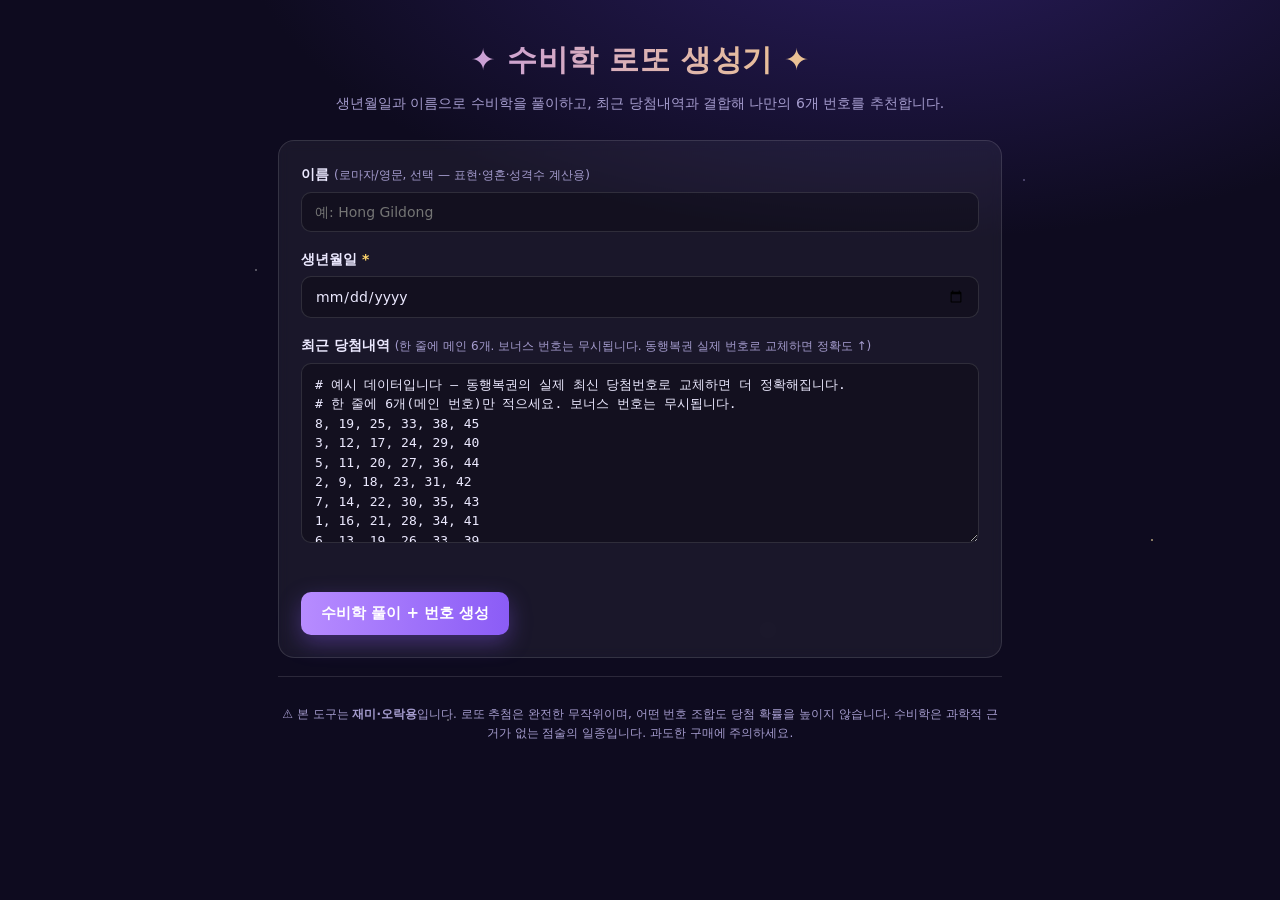
==== index.html @ 08964e03 "Add product page (index.html, main.js, style.css)" ====
<!DOCTYPE html>
<html lang="ko">
  <head>
    <meta charset="UTF-8" />
    <meta name="viewport" content="width=device-width, initial-scale=1.0" />
    <title>수비학 로또 번호 생성기</title>
    <link rel="stylesheet" href="style.css" />
  </head>
  <body>
    <div class="stars"></div>
    <main class="wrap">
      <header class="hero">
        <h1>✦ 수비학 로또 생성기 ✦</h1>
        <p class="sub">생년월일과 이름으로 수비학을 풀이하고, 최근 당첨내역과 결합해 나만의 6개 번호를 추천합니다.</p>
      </header>

      <section class="panel">
        <div class="field">
          <label for="name">이름 <span class="hint">(로마자/영문, 선택 — 표현·영혼·성격수 계산용)</span></label>
          <input id="name" type="text" placeholder="예: Hong Gildong" autocomplete="off" />
        </div>

        <div class="field">
          <label for="birth">생년월일 <span class="req">*</span></label>
          <input id="birth" type="date" min="1900-01-01" max="2026-12-31" />
        </div>

        <div class="field">
          <label for="recent">
            최근 당첨내역 <span class="hint">(한 줄에 메인 6개. 보너스 번호는 무시됩니다. 동행복권 실제 번호로 교체하면 정확도 ↑)</span>
          </label>
          <textarea id="recent" rows="8" spellcheck="false"></textarea>
        </div>

        <div id="error" class="error"></div>

        <div class="actions">
          <button id="go" class="primary">수비학 풀이 + 번호 생성</button>
          <button id="regen" class="ghost" style="display: none">🔄 다른 조합 다시 뽑기</button>
        </div>
      </section>

      <section id="output" class="output">
        <div id="profile" class="panel"></div>
        <div id="results" class="panel"></div>
      </section>

      <footer class="foot">
        <p>
          ⚠️ 본 도구는 <b>재미·오락용</b>입니다. 로또 추첨은 완전한 무작위이며, 어떤 번호 조합도
          당첨 확률을 높이지 않습니다. 수비학은 과학적 근거가 없는 점술의 일종입니다. 과도한 구매에 주의하세요.
        </p>
      </footer>
    </main>
    <script src="main.js"></script>
  </body>
</html>
---- style.css ----
:root {
  --bg: #0e0b1f;
  --bg2: #171132;
  --panel: rgba(255, 255, 255, 0.05);
  --panel-border: rgba(255, 255, 255, 0.12);
  --accent: #b78cff;
  --accent2: #ffd66b;
  --text: #ece9ff;
  --muted: #a59cce;
  --danger: #ff8a8a;
}

* {
  box-sizing: border-box;
}

html,
body {
  margin: 0;
  padding: 0;
}

body {
  font-family: "Pretendard", "Malgun Gothic", system-ui, -apple-system, sans-serif;
  color: var(--text);
  background: radial-gradient(1200px 600px at 70% -10%, #2a1d5e 0%, var(--bg) 55%),
    linear-gradient(160deg, var(--bg) 0%, var(--bg2) 100%);
  min-height: 100vh;
  line-height: 1.6;
  position: relative;
  overflow-x: hidden;
}

/* 은은한 별 배경 */
.stars {
  position: fixed;
  inset: 0;
  background-image: radial-gradient(1px 1px at 20% 30%, #fff 50%, transparent),
    radial-gradient(1px 1px at 60% 70%, #fff 50%, transparent),
    radial-gradient(1px 1px at 80% 20%, #cdbfff 50%, transparent),
    radial-gradient(1px 1px at 35% 80%, #fff 50%, transparent),
    radial-gradient(1.5px 1.5px at 90% 60%, #ffe9a8 50%, transparent);
  opacity: 0.5;
  pointer-events: none;
  z-index: 0;
}

.wrap {
  position: relative;
  z-index: 1;
  max-width: 760px;
  margin: 0 auto;
  padding: 36px 18px 60px;
}

.hero {
  text-align: center;
  margin-bottom: 26px;
}

.hero h1 {
  font-size: 30px;
  margin: 0 0 8px;
  background: linear-gradient(90deg, var(--accent), var(--accent2));
  -webkit-background-clip: text;
  background-clip: text;
  -webkit-text-fill-color: transparent;
  letter-spacing: 0.5px;
}

.sub {
  color: var(--muted);
  margin: 0;
  font-size: 14px;
}

.panel {
  background: var(--panel);
  border: 1px solid var(--panel-border);
  border-radius: 16px;
  padding: 22px;
  margin-bottom: 18px;
  backdrop-filter: blur(6px);
}

.field {
  margin-bottom: 16px;
}

label {
  display: block;
  font-weight: 600;
  margin-bottom: 6px;
  font-size: 14px;
}

.hint {
  font-weight: 400;
  color: var(--muted);
  font-size: 12px;
}

.req {
  color: var(--accent2);
}

input,
textarea {
  width: 100%;
  background: rgba(0, 0, 0, 0.25);
  border: 1px solid var(--panel-border);
  border-radius: 10px;
  color: var(--text);
  padding: 11px 13px;
  font-size: 14px;
  font-family: inherit;
}

input:focus,
textarea:focus {
  outline: none;
  border-color: var(--accent);
  box-shadow: 0 0 0 3px rgba(183, 140, 255, 0.2);
}

textarea {
  resize: vertical;
  line-height: 1.5;
  font-family: "Consolas", "D2Coding", monospace;
  font-size: 13px;
}

.actions {
  display: flex;
  gap: 10px;
  flex-wrap: wrap;
}

button {
  cursor: pointer;
  border: none;
  border-radius: 10px;
  padding: 12px 20px;
  font-size: 15px;
  font-weight: 700;
  font-family: inherit;
  transition: transform 0.08s ease, box-shadow 0.2s ease, opacity 0.2s;
}

button:active {
  transform: translateY(1px);
}

.primary {
  background: linear-gradient(90deg, var(--accent), #8b5cf6);
  color: #fff;
  box-shadow: 0 8px 22px rgba(139, 92, 246, 0.35);
}

.primary:hover {
  box-shadow: 0 10px 28px rgba(139, 92, 246, 0.5);
}

.ghost {
  background: transparent;
  color: var(--text);
  border: 1px solid var(--panel-border);
}

.ghost:hover {
  border-color: var(--accent);
}

.error {
  color: var(--danger);
  font-size: 14px;
  min-height: 20px;
  margin-bottom: 6px;
}

.output {
  display: none;
}

.output.visible {
  display: block;
  animation: fade 0.4s ease;
}

@keyframes fade {
  from {
    opacity: 0;
    transform: translateY(8px);
  }
  to {
    opacity: 1;
    transform: none;
  }
}

h2 {
  font-size: 20px;
  margin: 4px 0 14px;
}

.muted {
  color: var(--muted);
  font-size: 13px;
}

/* 수비학 카드 */
.num-grid {
  display: grid;
  grid-template-columns: repeat(auto-fit, minmax(210px, 1fr));
  gap: 12px;
  margin-top: 12px;
}

.num-card {
  background: rgba(255, 255, 255, 0.04);
  border: 1px solid var(--panel-border);
  border-radius: 12px;
  padding: 14px;
}

.num-card-top {
  display: flex;
  align-items: center;
  gap: 10px;
  margin-bottom: 6px;
}

.num-badge {
  display: inline-flex;
  align-items: center;
  justify-content: center;
  width: 38px;
  height: 38px;
  border-radius: 50%;
  background: linear-gradient(135deg, var(--accent), var(--accent2));
  color: #1a1340;
  font-weight: 800;
  font-size: 17px;
}

.num-name {
  font-weight: 700;
  font-size: 14px;
}

.num-desc {
  margin: 0;
  font-size: 13px;
  color: var(--muted);
}

/* 빈도 요약 */
.freq-summary {
  margin-bottom: 18px;
}

.freq-row {
  display: flex;
  align-items: center;
  gap: 10px;
  flex-wrap: wrap;
  margin: 8px 0;
}

.freq-label {
  font-weight: 700;
  font-size: 13px;
  min-width: 78px;
}

.chip {
  display: inline-flex;
  align-items: center;
  gap: 4px;
  padding: 4px 9px;
  border-radius: 20px;
  font-size: 12px;
  font-weight: 700;
  margin: 2px;
}

.chip em {
  font-style: normal;
  font-weight: 400;
  opacity: 0.7;
  font-size: 11px;
}

.chip.hot {
  background: rgba(255, 114, 114, 0.18);
  color: #ffb0b0;
}

.chip.cold {
  background: rgba(105, 200, 242, 0.18);
  color: #aee2ff;
}

/* 게임 카드 */
.games {
  display: flex;
  flex-direction: column;
  gap: 14px;
}

.game-card {
  background: rgba(255, 255, 255, 0.04);
  border: 1px solid var(--panel-border);
  border-radius: 14px;
  padding: 16px;
}

.game-balls {
  display: flex;
  gap: 9px;
  flex-wrap: wrap;
  margin-bottom: 10px;
}

.ball {
  display: inline-flex;
  align-items: center;
  justify-content: center;
  width: 44px;
  height: 44px;
  border-radius: 50%;
  font-weight: 800;
  font-size: 18px;
  color: #2a2a2a;
  box-shadow: inset -3px -4px 6px rgba(0, 0, 0, 0.25),
    0 3px 8px rgba(0, 0, 0, 0.3);
}

.ball-yellow {
  background: radial-gradient(circle at 32% 28%, #ffe27a, #fbc400);
}
.ball-blue {
  background: radial-gradient(circle at 32% 28%, #a6e2fb, #69c8f2);
}
.ball-red {
  background: radial-gradient(circle at 32% 28%, #ffa6a6, #ff7272);
  color: #fff;
}
.ball-gray {
  background: radial-gradient(circle at 32% 28%, #d0d0d0, #9a9a9a);
  color: #fff;
}
.ball-green {
  background: radial-gradient(circle at 32% 28%, #d3f08a, #b0d840);
}

.game-explain {
  margin: 0;
  font-size: 13.5px;
  color: #d9d4ff;
}

.game-explain b {
  color: var(--accent2);
}

.foot {
  margin-top: 18px;
  font-size: 12px;
  color: var(--muted);
  text-align: center;
  border-top: 1px solid var(--panel-border);
  padding-top: 16px;
}

@media (max-width: 480px) {
  .ball {
    width: 38px;
    height: 38px;
    font-size: 16px;
  }
  .hero h1 {
    font-size: 24px;
  }
}
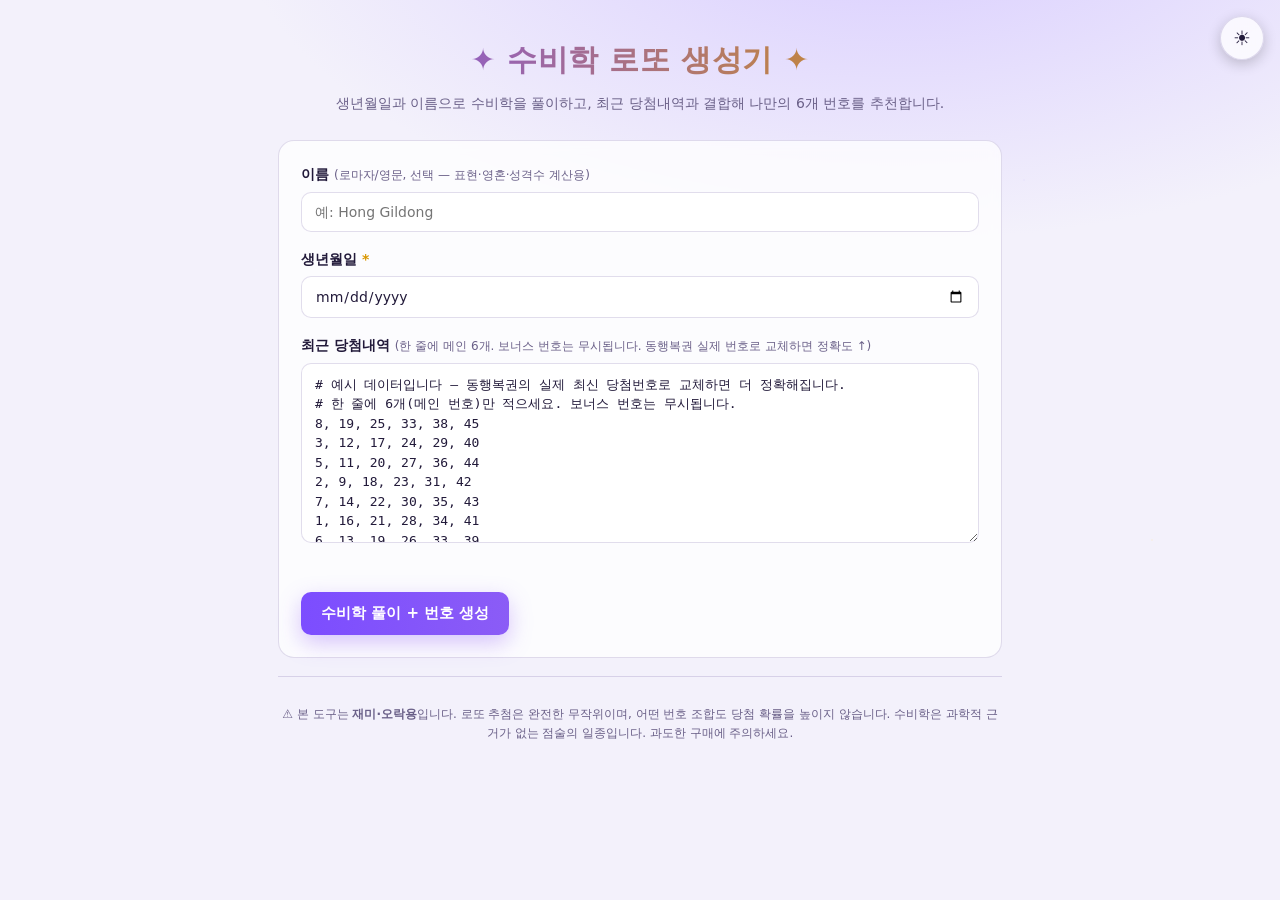
==== commit f225751b: "Add dark/light theme toggle - Add fixed theme toggle button (top-right) with sun/moon icon - Introdu" ====
--- a/index.html
+++ b/index.html
@@ -5,9 +5,27 @@
     <meta name="viewport" content="width=device-width, initial-scale=1.0" />
     <title>수비학 로또 번호 생성기</title>
     <link rel="stylesheet" href="style.css" />
+    <script>
+      // 화면 깜빡임(FOUC) 방지 — 페인트 전에 저장된 테마를 즉시 적용
+      (function () {
+        try {
+          var saved = localStorage.getItem("theme");
+          var theme =
+            saved ||
+            (window.matchMedia &&
+            window.matchMedia("(prefers-color-scheme: light)").matches
+              ? "light"
+              : "dark");
+          document.documentElement.setAttribute("data-theme", theme);
+        } catch (e) {}
+      })();
+    </script>
   </head>
   <body>
     <div class="stars"></div>
+    <button id="theme-toggle" class="theme-toggle" type="button" aria-label="테마 전환" title="다크/화이트 모드 전환">
+      <span class="theme-toggle-icon">🌙</span>
+    </button>
     <main class="wrap">
       <header class="hero">
         <h1>✦ 수비학 로또 생성기 ✦</h1>
--- a/style.css
+++ b/style.css
@@ -1,6 +1,9 @@
-:root {
+:root,
+:root[data-theme="dark"] {
+  color-scheme: dark;
   --bg: #0e0b1f;
   --bg2: #171132;
+  --bg-glow: #2a1d5e;
   --panel: rgba(255, 255, 255, 0.05);
   --panel-border: rgba(255, 255, 255, 0.12);
   --accent: #b78cff;
@@ -8,6 +11,28 @@
   --text: #ece9ff;
   --muted: #a59cce;
   --danger: #ff8a8a;
+  --input-bg: rgba(0, 0, 0, 0.25);
+  --card-bg: rgba(255, 255, 255, 0.04);
+  --game-explain: #d9d4ff;
+  --stars-opacity: 0.5;
+}
+
+:root[data-theme="light"] {
+  color-scheme: light;
+  --bg: #f3f1fb;
+  --bg2: #e7e2f7;
+  --bg-glow: #d8ccff;
+  --panel: rgba(255, 255, 255, 0.75);
+  --panel-border: rgba(91, 70, 150, 0.18);
+  --accent: #7c4dff;
+  --accent2: #d99700;
+  --text: #221a3a;
+  --muted: #6a6088;
+  --danger: #d2333b;
+  --input-bg: rgba(255, 255, 255, 0.9);
+  --card-bg: rgba(255, 255, 255, 0.7);
+  --game-explain: #2e2750;
+  --stars-opacity: 0.18;
 }
 
 * {
@@ -23,8 +48,9 @@
 body {
   font-family: "Pretendard", "Malgun Gothic", system-ui, -apple-system, sans-serif;
   color: var(--text);
-  background: radial-gradient(1200px 600px at 70% -10%, #2a1d5e 0%, var(--bg) 55%),
+  background: radial-gradient(1200px 600px at 70% -10%, var(--bg-glow) 0%, var(--bg) 55%),
     linear-gradient(160deg, var(--bg) 0%, var(--bg2) 100%);
+  transition: background 0.3s ease, color 0.3s ease;
   min-height: 100vh;
   line-height: 1.6;
   position: relative;
@@ -40,9 +66,43 @@
     radial-gradient(1px 1px at 80% 20%, #cdbfff 50%, transparent),
     radial-gradient(1px 1px at 35% 80%, #fff 50%, transparent),
     radial-gradient(1.5px 1.5px at 90% 60%, #ffe9a8 50%, transparent);
-  opacity: 0.5;
+  opacity: var(--stars-opacity);
   pointer-events: none;
   z-index: 0;
+}
+
+/* 테마 전환 버튼 */
+.theme-toggle {
+  position: fixed;
+  top: 16px;
+  right: 16px;
+  z-index: 5;
+  width: 44px;
+  height: 44px;
+  padding: 0;
+  border-radius: 50%;
+  background: var(--panel);
+  border: 1px solid var(--panel-border);
+  color: var(--text);
+  backdrop-filter: blur(6px);
+  display: inline-flex;
+  align-items: center;
+  justify-content: center;
+  font-size: 20px;
+  line-height: 1;
+  box-shadow: 0 4px 14px rgba(0, 0, 0, 0.2);
+}
+
+.theme-toggle:hover {
+  border-color: var(--accent);
+}
+
+.theme-toggle .theme-toggle-icon {
+  transition: transform 0.3s ease;
+}
+
+.theme-toggle:hover .theme-toggle-icon {
+  transform: rotate(20deg) scale(1.1);
 }
 
 .wrap {
@@ -107,7 +167,7 @@
 input,
 textarea {
   width: 100%;
-  background: rgba(0, 0, 0, 0.25);
+  background: var(--input-bg);
   border: 1px solid var(--panel-border);
   border-radius: 10px;
   color: var(--text);
@@ -217,7 +277,7 @@
 }
 
 .num-card {
-  background: rgba(255, 255, 255, 0.04);
+  background: var(--card-bg);
   border: 1px solid var(--panel-border);
   border-radius: 12px;
   padding: 14px;
@@ -309,7 +369,7 @@
 }
 
 .game-card {
-  background: rgba(255, 255, 255, 0.04);
+  background: var(--card-bg);
   border: 1px solid var(--panel-border);
   border-radius: 14px;
   padding: 16px;
@@ -357,7 +417,7 @@
 .game-explain {
   margin: 0;
   font-size: 13.5px;
-  color: #d9d4ff;
+  color: var(--game-explain);
 }
 
 .game-explain b {
